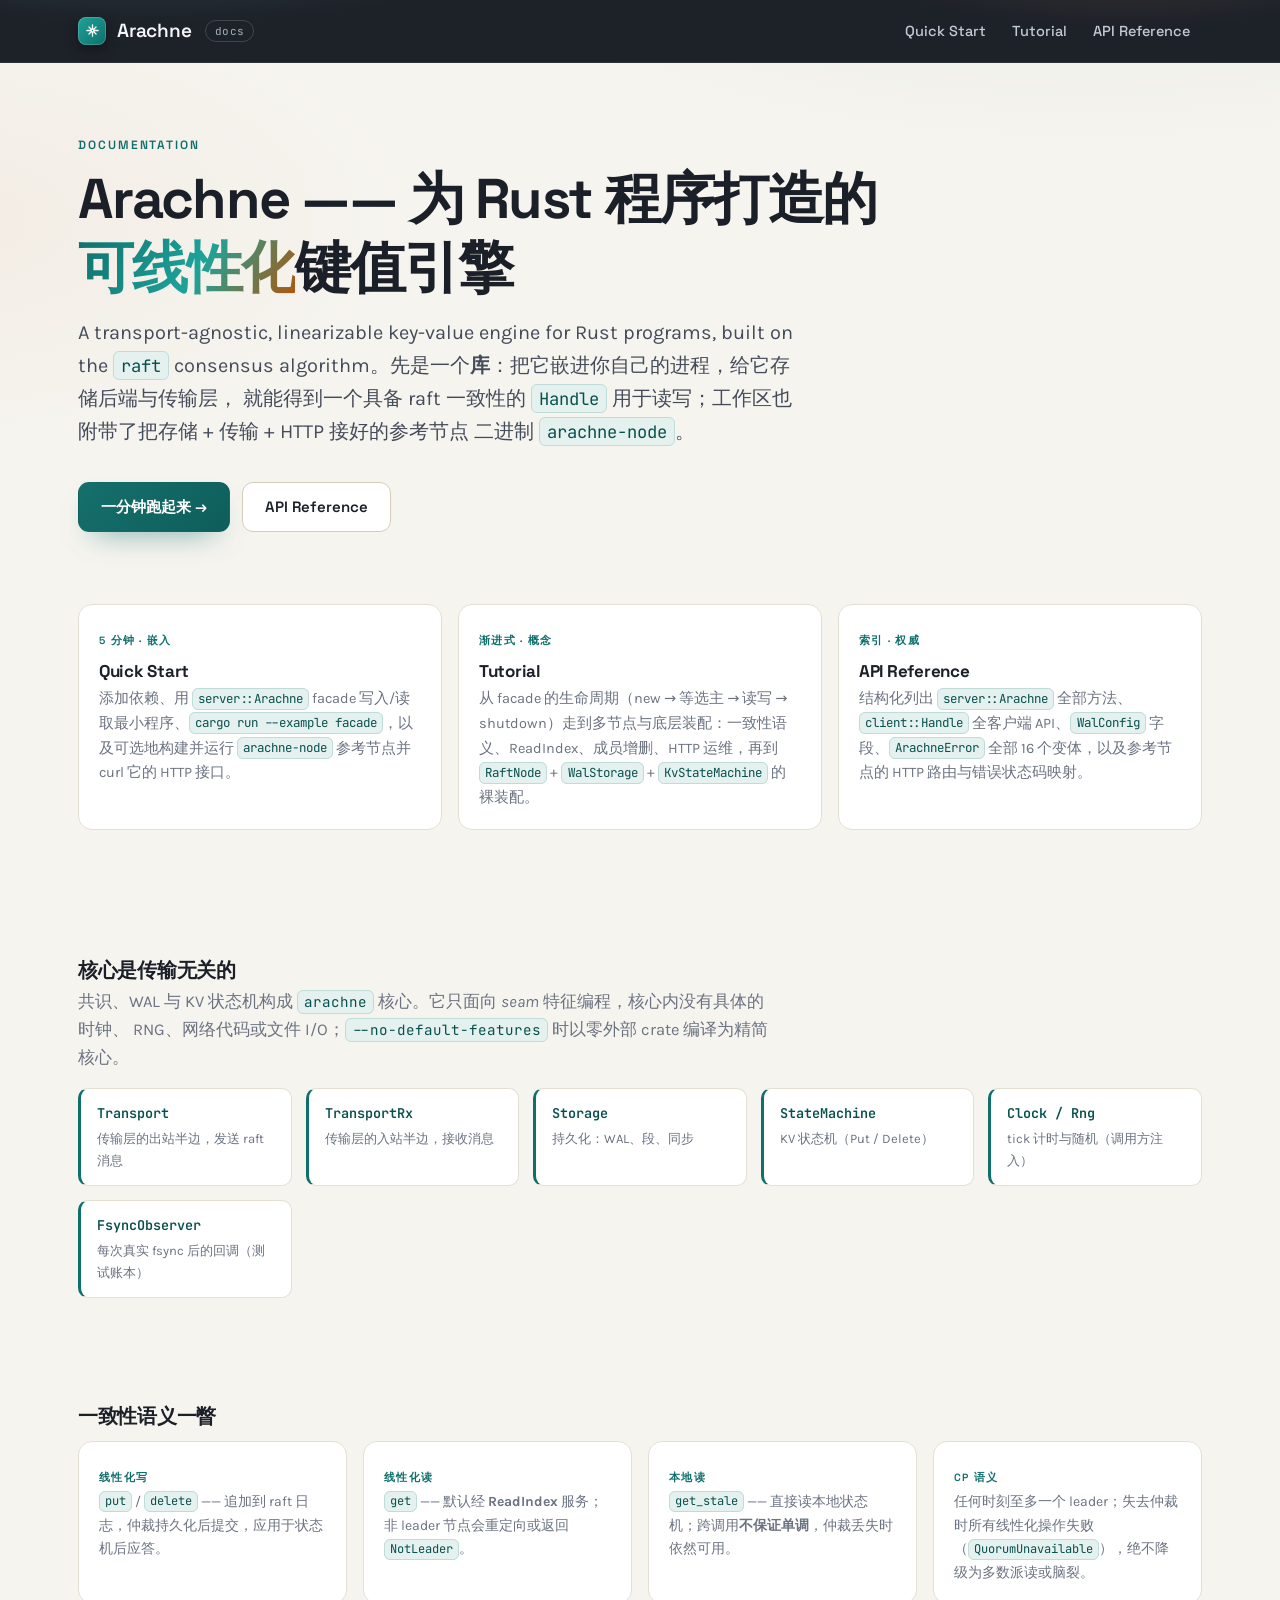
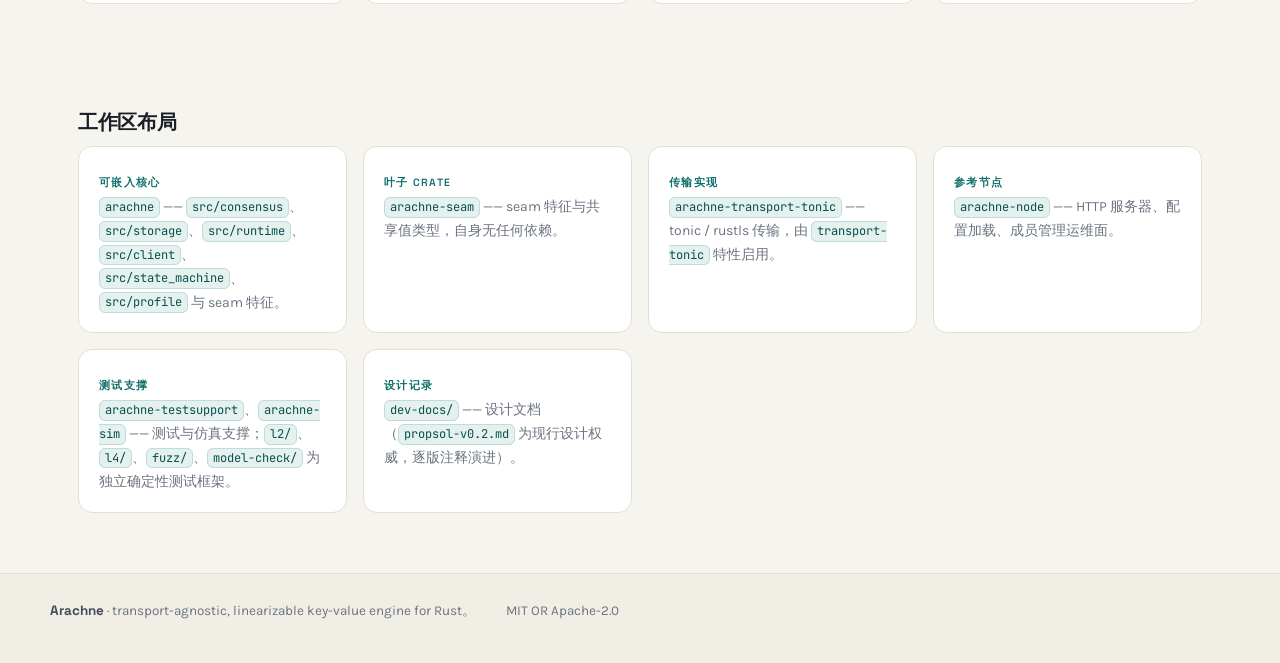
==== docs/index.html @ 25645372 "docs: add HTML docs site (quick start, tutorial, API reference) Modern static docs under docs/ (desi" ====
<!DOCTYPE html>
<html lang="zh-CN">
<head>
<meta charset="utf-8">
<meta name="viewport" content="width=device-width, initial-scale=1">
<meta name="description" content="Arachne — transport-agnostic, linearizable key-value engine for Rust programs. 文档站：Quick Start、Tutorial、API Reference。">
<title>Arachne · 文档</title>
<link rel="preconnect" href="https://fonts.googleapis.com">
<link rel="preconnect" href="https://fonts.gstatic.com" crossorigin>
<link href="https://fonts.googleapis.com/css2?family=Space+Grotesk:wght@400;500;600;700&family=Karla:ital,wght@0,400;0,500;0,600;0,700;1,400&family=JetBrains+Mono:wght@400;500;600&display=swap" rel="stylesheet">
<link rel="stylesheet" href="assets/style.css">
<script src="assets/site.js" defer></script>
<noscript><style>.sidebar{display:none}.code-copy{display:none}</style></noscript>
</head>
<body data-page="index">

<header class="site-header">
  <div class="header-inner">
    <a class="brand" href="index.html">
      <span class="brand-mark" aria-hidden="true">
        <svg viewBox="0 0 24 24" fill="none" stroke-width="1.8" stroke-linecap="round" stroke-linejoin="round">
          <circle cx="12" cy="12" r="2.2"/>
          <path d="M12 9.8V4M12 14.2V20M9.8 12H4M14.2 12H20M7 7l3.7 3.7M17 17l-3.7-3.7M17 7l-3.7 3.7M7 17l3.7-3.7"/>
        </svg>
      </span>
      Arachne <span class="version-tag">docs</span>
    </a>
    <nav class="nav-links" aria-label="主导航">
      <a data-nav="quick-start" href="quick-start.html"><span>Quick&nbsp;Start</span></a>
      <a data-nav="tutorial" href="tutorial.html"><span>Tutorial</span></a>
      <a data-nav="api-reference" href="api-reference.html"><span>API&nbsp;Reference</span></a>
    </nav>
  </div>
</header>

<main class="animate">
  <section class="hero">
    <p class="page-kicker">Documentation</p>
    <h1>Arachne —— 为 Rust 程序打造的<br><span class="accent-word">可线性化</span>键值引擎</h1>
    <p class="lede">
      A transport-agnostic, linearizable key-value engine for Rust programs, built on the
      <code>raft</code> consensus algorithm。先是一个<strong>库</strong>：把它嵌进你自己的进程，给它存储后端与传输层，
      就能得到一个具备 raft 一致性的 <code>Handle</code> 用于读写；工作区也附带了把存储 + 传输 + HTTP 接好的参考节点
      二进制 <code>arachne-node</code>。
    </p>
    <div class="hero-actions">
      <a class="btn btn-primary" href="quick-start.html">一分钟跑起来 →</a>
      <a class="btn btn-ghost" href="api-reference.html">API Reference</a>
    </div>
  </section>

  <section class="trait-strip">
    <div class="card-grid">
      <a class="card card-link" href="quick-start.html">
        <span class="card-tag">5 分钟 · 嵌入</span>
        <h3>Quick Start</h3>
        <p>添加依赖、用 <code>server::Arachne</code> facade 写入/读取最小程序、<code>cargo run --example facade</code>，以及可选地构建并运行 <code>arachne-node</code> 参考节点并 curl 它的 HTTP 接口。</p>
      </a>
      <a class="card card-link" href="tutorial.html">
        <span class="card-tag">渐进式 · 概念</span>
        <h3>Tutorial</h3>
        <p>从 facade 的生命周期（new → 等选主 → 读写 → shutdown）走到多节点与底层装配：一致性语义、ReadIndex、成员增删、HTTP 运维，再到 <code>RaftNode</code> + <code>WalStorage</code> + <code>KvStateMachine</code> 的裸装配。</p>
      </a>
      <a class="card card-link" href="api-reference.html">
        <span class="card-tag">索引 · 权威</span>
        <h3>API Reference</h3>
        <p>结构化列出 <code>server::Arachne</code> 全部方法、<code>client::Handle</code> 全客户端 API、<code>WalConfig</code> 字段、<code>ArachneError</code> 全部 16 个变体，以及参考节点的 HTTP 路由与错误状态码映射。</p>
      </a>
    </div>
  </section>

  <section class="trait-strip">
    <h3 style="font-family:var(--font-display);font-size:20px;margin:0 0 6px;">核心是传输无关的</h3>
    <p style="color:var(--muted);margin:0 0 16px;max-width:70ch;">
      共识、WAL 与 KV 状态机构成 <code>arachne</code> 核心。它只面向 <em>seam</em> 特征编程，核心内没有具体的时钟、
      RNG、网络代码或文件 I/O；<code>--no-default-features</code> 时以零外部 crate 编译为精简核心。
    </p>
    <div class="trait-grid">
      <div class="trait"><div class="trait-name">Transport</div><div class="trait-desc">传输层的出站半边，发送 raft 消息</div></div>
      <div class="trait"><div class="trait-name">TransportRx</div><div class="trait-desc">传输层的入站半边，接收消息</div></div>
      <div class="trait"><div class="trait-name">Storage</div><div class="trait-desc">持久化：WAL、段、同步</div></div>
      <div class="trait"><div class="trait-name">StateMachine</div><div class="trait-desc">KV 状态机（Put / Delete）</div></div>
      <div class="trait"><div class="trait-name">Clock / Rng</div><div class="trait-desc">tick 计时与随机（调用方注入）</div></div>
      <div class="trait"><div class="trait-name">FsyncObserver</div><div class="trait-desc">每次真实 fsync 后的回调（测试账本）</div></div>
    </div>
  </section>

  <section class="trait-strip">
    <h3 style="font-family:var(--font-display);font-size:20px;margin:0 0 6px;">一致性语义一瞥</h3>
    <div class="fact-grid">
      <div class="card">
        <span class="card-tag">线性化写</span>
        <p><code>put</code> / <code>delete</code> —— 追加到 raft 日志，仲裁持久化后提交，应用于状态机后应答。</p>
      </div>
      <div class="card">
        <span class="card-tag">线性化读</span>
        <p><code>get</code> —— 默认经 <strong>ReadIndex</strong> 服务；非 leader 节点会重定向或返回 <code>NotLeader</code>。</p>
      </div>
      <div class="card">
        <span class="card-tag">本地读</span>
        <p><code>get_stale</code> —— 直接读本地状态机；跨调用<strong>不保证单调</strong>，仲裁丢失时依然可用。</p>
      </div>
      <div class="card">
        <span class="card-tag">CP 语义</span>
        <p>任何时刻至多一个 leader；失去仲裁时所有线性化操作失败（<code>QuorumUnavailable</code>），绝不降级为多数派读或脑裂。</p>
      </div>
    </div>
  </section>

  <section class="trait-strip">
    <h3 style="font-family:var(--font-display);font-size:20px;margin:0 0 6px;">工作区布局</h3>
    <div class="fact-grid">
      <div class="card">
        <span class="card-tag">可嵌入核心</span>
        <p><code>arachne</code> —— <code>src/consensus</code>、<code>src/storage</code>、<code>src/runtime</code>、<code>src/client</code>、<code>src/state_machine</code>、<code>src/profile</code> 与 seam 特征。</p>
      </div>
      <div class="card">
        <span class="card-tag">叶子 crate</span>
        <p><code>arachne-seam</code> —— seam 特征与共享值类型，自身无任何依赖。</p>
      </div>
      <div class="card">
        <span class="card-tag">传输实现</span>
        <p><code>arachne-transport-tonic</code> —— tonic / rustls 传输，由 <code>transport-tonic</code> 特性启用。</p>
      </div>
      <div class="card">
        <span class="card-tag">参考节点</span>
        <p><code>arachne-node</code> —— HTTP 服务器、配置加载、成员管理运维面。</p>
      </div>
      <div class="card">
        <span class="card-tag">测试支撑</span>
        <p><code>arachne-testsupport</code>、<code>arachne-sim</code> —— 测试与仿真支撑；<code>l2/</code>、<code>l4/</code>、<code>fuzz/</code>、<code>model-check/</code> 为独立确定性测试框架。</p>
      </div>
      <div class="card">
        <span class="card-tag">设计记录</span>
        <p><code>dev-docs/</code> —— 设计文档（<code>propsol-v0.2.md</code> 为现行设计权威，逐版注释演进）。</p>
      </div>
    </div>
  </section>
</main>

<footer class="site-footer">
  <div class="footer-inner">
    <span><strong>Arachne</strong> · transport-agnostic, linearizable key-value engine for Rust。</span>
    <span>MIT OR Apache-2.0</span>
  </div>
</footer>

</body>
</html>
---- docs/assets/style.css ----
/* ============================================================================
   Arachne — documentation site styles
   Shared by: index.html, quick-start.html, tutorial.html, api-reference.html
   Palette: warm paper + deep ink + teal accent + amber highlight
   Fonts:   Space Grotesk (display) / Karla (body) / JetBrains Mono (code)
            loaded from Google Fonts; fall back to system stacks offline.
   ========================================================================== */

:root {
  /* color */
  --paper:        #f6f4ef;
  --paper-deep:   #eeebe2;
  --surface:      #ffffff;
  --surface-soft: #fbfaf7;
  --ink:          #1b1f27;
  --ink-soft:     #454c59;
  --muted:        #6b7280;
  --faint:        #9aa1ac;
  --line:         #e4dfd3;
  --line-strong:  #d3ccbb;

  --accent:       #0f6f6b;   /* deep teal — dominant */
  --accent-ink:   #08504d;
  --accent-soft:  #e4f1ef;
  --accent-line:  #bfdcd9;

  --amber:        #b45309;   /* sharp secondary accent */
  --amber-soft:   #faf0e0;

  --danger:       #b3261e;
  --danger-soft:  #fbeae8;

  /* code (dark slate) */
  --code-bg:      #141820;
  --code-bg-2:    #191e29;
  --code-ink:     #e8ecf4;
  --code-muted:   #8b93a7;
  --code-line:    #262c3a;

  /* type */
  --font-display: "Space Grotesk", "Avenir Next", "Segoe UI", system-ui, sans-serif;
  --font-body:    "Karla", "Avenir Next", "Helvetica Neue", system-ui, sans-serif;
  --font-mono:    "JetBrains Mono", "SFMono-Regular", Menlo, Consolas, monospace;

  /* layout */
  --nav-w:        240px;
  --content-w:    820px;
  --radius:       14px;
  --radius-sm:    9px;

  /* code highlight tokens */
  --tok-comment:  #667085;
  --tok-keyword:  #7dd3c7;
  --tok-string:   #f5c884;
  --tok-number:   #93c5fd;
  --tok-type:     #8ee5e0;
  --tok-func:     #b8a9ff;
  --tok-attr:     #7dd3fc;
  --tok-punct:    #9aa4b6;
  --tok-module:   #f0b3a0;
}

/* ----------------------------------------------------------------------------
   Reset & base
   ------------------------------------------------------------------------- */
*, *::before, *::after { box-sizing: border-box; }

html {
  scroll-behavior: smooth;
  scroll-padding-top: 92px;
}

body {
  margin: 0;
  font-family: var(--font-body);
  font-size: 16.5px;
  line-height: 1.7;
  color: var(--ink);
  background:
    radial-gradient(1200px 480px at 85% -120px, rgba(15, 111, 107, 0.06), transparent 60%),
    radial-gradient(900px 420px at -80px 220px, rgba(180, 83, 9, 0.05), transparent 55%),
    var(--paper);
  -webkit-font-smoothing: antialiased;
  text-rendering: optimizeLegibility;
}

::selection { background: rgba(15, 111, 107, 0.18); }

a { color: var(--accent); text-decoration: none; }
a:hover { text-decoration: underline; text-underline-offset: 3px; }

img, svg { max-width: 100%; display: inline-block; }
h1, h2, h3, h4 { font-family: var(--font-display); line-height: 1.22; letter-spacing: -0.015em; }

code, kbd, pre, samp {
  font-family: var(--font-mono);
  font-size: 0.9em;
}

/* inline code */
:not(pre) > code {
  background: var(--accent-soft);
  border: 1px solid var(--accent-line);
  color: var(--accent-ink);
  padding: 0.12em 0.42em;
  border-radius: 6px;
  font-size: 0.86em;
  white-space: normal;
  overflow-wrap: anywhere;
}

mark { background: var(--amber-soft); color: var(--amber); padding: 0 0.2em; border-radius: 3px; }

/* ----------------------------------------------------------------------------
   Header / masthead
   ------------------------------------------------------------------------- */
.site-header {
  position: sticky;
  top: 0;
  z-index: 60;
  background: rgba(20, 24, 32, 0.96);
  backdrop-filter: blur(10px);
  color: #eef1f6;
  border-bottom: 1px solid rgba(255, 255, 255, 0.08);
}

.site-header::after {
  content: "";
  position: absolute;
  inset: 0;
  pointer-events: none;
  background:
    radial-gradient(520px 120px at 12% -60px, rgba(125, 211, 207, 0.16), transparent 70%),
    radial-gradient(420px 110px at 88% -50px, rgba(245, 200, 132, 0.12), transparent 70%);
}

.header-inner {
  max-width: 1180px;
  margin: 0 auto;
  padding: 0 28px;
  height: 62px;
  display: flex;
  align-items: center;
  gap: 18px;
  position: relative;
  z-index: 1;
}

.brand {
  display: flex;
  align-items: center;
  gap: 11px;
  font-family: var(--font-display);
  font-weight: 600;
  font-size: 19px;
  color: #f5f6f9;
  letter-spacing: -0.01em;
  white-space: nowrap;
}

.brand:hover { text-decoration: none; }

.brand-mark {
  width: 28px;
  height: 28px;
  border-radius: 8px;
  display: grid;
  place-items: center;
  background: linear-gradient(135deg, #1da39a 0%, #0f6f6b 100%);
  box-shadow: inset 0 0 0 1px rgba(255,255,255,0.18), 0 4px 12px rgba(0,0,0,0.35);
}

.brand-mark svg { width: 17px; height: 17px; stroke: #fff; }

.brand .version-tag {
  font-family: var(--font-mono);
  font-size: 11px;
  font-weight: 400;
  color: #9fb0b8;
  border: 1px solid rgba(255,255,255,0.16);
  border-radius: 20px;
  padding: 1px 9px;
  margin-left: 2px;
  letter-spacing: 0.04em;
}

.nav-links {
  margin-left: auto;
  display: flex;
  align-items: center;
  gap: 2px;
}

.nav-links a {
  color: #c3cad6;
  font-family: var(--font-display);
  font-size: 14.5px;
  font-weight: 500;
  padding: 8px 12px;
  border-radius: 8px;
  transition: background 0.16s ease, color 0.16s ease;
}

.nav-links a:hover { background: rgba(255,255,255,0.08); color: #fff; text-decoration: none; }

.nav-links a.active {
  color: #fff;
  background: rgba(125, 211, 207, 0.14);
  box-shadow: inset 0 0 0 1px rgba(125, 211, 207, 0.25);
}

/* ----------------------------------------------------------------------------
   Layout shell
   ------------------------------------------------------------------------- */
.doc-wrap {
  max-width: 1180px;
  margin: 0 auto;
  padding: 34px 28px 80px;
  display: grid;
  grid-template-columns: var(--nav-w) minmax(0, 1fr);
  gap: 46px;
}

@media (max-width: 920px) {
  .doc-wrap { grid-template-columns: 1fr; gap: 24px; padding: 24px 18px 70px; }
  .header-inner { padding: 0 18px; }
  .nav-links a span { display: none; }
}

/* ---- sidebar ------------------------------------------------------------- */
.sidebar {
  position: sticky;
  top: 92px;
  align-self: start;
  max-height: calc(100vh - 116px);
  overflow-y: auto;
  padding-right: 6px;
}

.sidebar-title {
  font-family: var(--font-display);
  font-size: 11.5px;
  font-weight: 600;
  letter-spacing: 0.14em;
  text-transform: uppercase;
  color: var(--muted);
  margin: 0 0 10px 14px;
}

.sidebar ul.toc-list {
  list-style: none;
  margin: 0 0 26px;
  padding: 0;
  border-left: 1px solid var(--line-strong);
}

.sidebar ul.toc-list li { margin: 0; }

.sidebar .toc-link {
  display: block;
  padding: 5px 14px;
  font-size: 14px;
  line-height: 1.45;
  color: var(--ink-soft);
  border-left: 2px solid transparent;
  margin-left: -1px;
  transition: color 0.14s ease, border-color 0.14s ease;
}

.sidebar .toc-link:hover { color: var(--accent); text-decoration: none; }
.sidebar .toc-link.is-h2 { font-weight: 600; color: var(--ink); }
.sidebar .toc-link.is-h3 { padding-left: 28px; font-size: 13.5px; color: var(--muted); }
.sidebar .toc-link.active { color: var(--accent); border-left-color: var(--accent); }

@media (max-width: 920px) {
  .sidebar { display: none; }
  .sidebar.mobile-open { display: block; position: static; max-height: none; }
}

.mobile-toc-toggle {
  display: none;
  width: 100%;
  margin-bottom: 4px;
  text-align: left;
  font-family: var(--font-display);
  font-size: 13.5px;
  font-weight: 600;
  color: var(--accent-ink);
  background: var(--accent-soft);
  border: 1px solid var(--accent-line);
  border-radius: 10px;
  padding: 10px 14px;
  cursor: pointer;
}

@media (max-width: 920px) {
  .mobile-toc-toggle { display: block; }
}

/* ---- content -------------------------------------------------------------- */
.content { min-width: 0; }

.page-kicker {
  font-family: var(--font-display);
  font-size: 12px;
  font-weight: 600;
  letter-spacing: 0.16em;
  text-transform: uppercase;
  color: var(--accent);
  margin: 0 0 8px;
}

article h1 {
  font-size: clamp(30px, 4.4vw, 42px);
  font-weight: 650;
  margin: 4px 0 10px;
  color: var(--ink);
  letter-spacing: -0.025em;
}

.lede {
  font-size: 19px;
  line-height: 1.65;
  color: var(--ink-soft);
  max-width: 66ch;
  margin: 0 0 34px;
}

article h2 {
  font-size: 25px;
  font-weight: 640;
  margin: 58px 0 4px;
  padding-top: 18px;
  border-top: 1px solid var(--line);
  scroll-margin-top: 96px;
}

article h2 .hash { color: var(--faint); font-weight: 500; margin-right: 2px; }
article h2:hover .hash { color: var(--accent); }

article h3 {
  font-size: 19px;
  font-weight: 620;
  margin: 34px 0 4px;
  scroll-margin-top: 96px;
}

article h4 {
  font-size: 15.5px;
  font-weight: 600;
  margin: 26px 0 6px;
  color: var(--ink-soft);
}

article p { margin: 12px 0; }
article ul, article ol { margin: 12px 0; padding-left: 24px; }
article li { margin: 6px 0; }
article li::marker { color: var(--accent); }

/* callouts */
.callout {
  border: 1px solid var(--accent-line);
  background: var(--accent-soft);
  border-radius: var(--radius-sm);
  padding: 14px 18px 14px 16px;
  margin: 22px 0;
  display: flex;
  gap: 12px;
  align-items: flex-start;
}

.callout .callout-ico {
  font-family: var(--font-display);
  font-weight: 700;
  color: var(--accent);
  line-height: 1.3;
  flex: 0 0 auto;
  margin-top: 1px;
}

.callout p { margin: 2px 0; font-size: 15px; color: var(--accent-ink); }
.callout code { background: #fff; border-color: var(--accent-line); color: var(--accent-ink); }

.callout.warn {
  border-color: #ead9b8;
  background: var(--amber-soft);
}
.callout.warn p { color: #7a4410; }
.callout.warn .callout-ico { color: var(--amber); }
.callout.warn code { background: #fff; border-color: #ead9b8; color: #7a4410; }

.callout.danger {
  border-color: #ecc9c6;
  background: var(--danger-soft);
}
.callout.danger p { color: #8a2119; }
.callout.danger .callout-ico { color: var(--danger); }

/* ----------------------------------------------------------------------------
   Cards & grids
   ------------------------------------------------------------------------- */
.card-grid {
  display: grid;
  grid-template-columns: repeat(auto-fit, minmax(228px, 1fr));
  gap: 16px;
  margin: 22px 0;
}

.card {
  background: var(--surface);
  border: 1px solid var(--line);
  border-radius: var(--radius);
  padding: 20px 20px 18px;
  transition: border-color 0.16s ease, transform 0.16s ease, box-shadow 0.16s ease;
}

a.card-link { color: inherit; }
a.card-link:hover { text-decoration: none; }

.card:hover {
  border-color: var(--accent-line);
  transform: translateY(-2px);
  box-shadow: 0 10px 26px -14px rgba(27, 31, 39, 0.28);
}

.card h3 { margin: 8px 0 6px; font-size: 17px; }
.card h3 a { color: var(--ink); }
.card h3 a:hover { color: var(--accent); text-decoration: none; }
.card p { margin: 0; font-size: 14.5px; color: var(--muted); }

.card .card-tag {
  font-family: var(--font-display);
  font-size: 10.5px;
  font-weight: 600;
  letter-spacing: 0.12em;
  text-transform: uppercase;
  color: var(--accent);
}

/* ----------------------------------------------------------------------------
   Code blocks
   ------------------------------------------------------------------------- */
.code-block {
  position: relative;
  background: var(--code-bg);
  border: 1px solid var(--code-line);
  border-radius: var(--radius);
  margin: 22px 0;
  overflow: hidden;
  box-shadow: 0 14px 34px -22px rgba(20, 24, 32, 0.65);
}

.code-block .code-head {
  display: flex;
  align-items: center;
  justify-content: space-between;
  padding: 7px 14px 7px 16px;
  background: var(--code-bg-2);
  border-bottom: 1px solid var(--code-line);
  font-family: var(--font-mono);
  font-size: 11.5px;
  color: var(--code-muted);
  letter-spacing: 0.03em;
}

.code-block .code-lang {
  display: inline-flex;
  align-items: center;
  gap: 8px;
}

.code-block .code-lang::before {
  content: "";
  width: 7px;
  height: 7px;
  border-radius: 50%;
  background: var(--accent);
  box-shadow: 0 0 0 3px rgba(125, 211, 207, 0.14);
}

.code-block pre {
  margin: 0;
  padding: 18px 20px;
  overflow-x: auto;
  font-size: 13.6px;
  line-height: 1.68;
  color: var(--code-ink);
  tab-size: 4;
}

.code-copy {
  appearance: none;
  border: 1px solid var(--code-line);
  background: transparent;
  color: var(--code-muted);
  font-family: var(--font-mono);
  font-size: 11px;
  padding: 3px 10px;
  border-radius: 6px;
  cursor: pointer;
  transition: color 0.14s ease, border-color 0.14s ease, background 0.14s ease;
}

.code-copy:hover { color: #fff; border-color: rgba(255,255,255,0.28); background: rgba(255,255,255,0.06); }
.code-copy.copied { color: #7dd3c7; border-color: #7dd3c7; }

.code-block pre code { font-size: inherit; }

/* token colors */
.tk-comment { color: var(--tok-comment); font-style: italic; }
.tk-keyword { color: var(--tok-keyword); }
.tk-string  { color: var(--tok-string); }
.tk-number  { color: var(--tok-number); }
.tk-punct   { color: var(--tok-punct); }
.tk-attr    { color: var(--tok-attr); }    /* lifetimes / attributes */
.tk-func    { color: var(--tok-func); }
.tk-type    { color: var(--tok-type); }
.tk-builtin { color: var(--tok-module); }
.tk-cmd     { color: #7dd3c7; font-weight: 600; }   /* console $ prompt */
.tk-key     { color: #f5c884; }                     /* toml keys */

/* ----------------------------------------------------------------------------
   Tables
   ------------------------------------------------------------------------- */
.table-wrap { overflow-x: auto; margin: 20px 0; }

table.doc-table {
  width: 100%;
  border-collapse: collapse;
  font-size: 14.5px;
  background: var(--surface);
  border: 1px solid var(--line);
  border-radius: var(--radius);
  overflow: hidden;
}

.doc-table th {
  font-family: var(--font-display);
  font-size: 11.5px;
  font-weight: 650;
  letter-spacing: 0.1em;
  text-transform: uppercase;
  text-align: left;
  color: var(--accent-ink);
  background: var(--accent-soft);
  border-bottom: 1px solid var(--accent-line);
  padding: 11px 16px;
  white-space: nowrap;
}

.doc-table td {
  padding: 11px 16px;
  border-top: 1px solid var(--line);
  vertical-align: top;
  color: var(--ink-soft);
}

.doc-table tr:first-child td { border-top: none; }
.doc-table tbody tr:nth-child(even) { background: var(--surface-soft); }
.doc-table code { white-space: nowrap; }

.doc-table td .nowrap { white-space: nowrap; }

/* badge */
.badge {
  display: inline-flex;
  align-items: center;
  gap: 5px;
  font-family: var(--font-display);
  font-size: 10.5px;
  font-weight: 650;
  letter-spacing: 0.08em;
  text-transform: uppercase;
  border-radius: 20px;
  padding: 2px 9px;
  border: 1px solid;
  white-space: nowrap;
}

.badge-teal  { color: var(--accent-ink); background: var(--accent-soft); border-color: var(--accent-line); }
.badge-amber { color: #7a4410; background: var(--amber-soft); border-color: #ead9b8; }
.badge-red   { color: #8a2119; background: var(--danger-soft); border-color: #ecc9c6; }
.badge-mono  { font-family: var(--font-mono); text-transform: none; letter-spacing: 0; font-size: 11px; }

/* ----------------------------------------------------------------------------
   API reference blocks
   ------------------------------------------------------------------------- */
.api-method {
  border: 1px solid var(--line);
  border-radius: var(--radius);
  background: var(--surface);
  margin: 16px 0;
  overflow: hidden;
}

.api-method .sig {
  display: flex;
  align-items: flex-start;
  justify-content: space-between;
  gap: 14px;
  padding: 14px 18px;
  background: var(--surface-soft);
  border-bottom: 1px solid var(--line);
}

.api-method .sig code {
  font-family: var(--font-mono);
  font-size: 13.8px;
  color: var(--accent-ink);
  background: none;
  border: none;
  padding: 0;
  white-space: normal;
  word-break: break-word;
}

.api-method .badges { display: flex; gap: 6px; flex: 0 0 auto; flex-wrap: wrap; justify-content: flex-end; }

.api-method .desc { padding: 12px 18px 15px; }
.api-method .desc p { margin: 4px 0; font-size: 14.5px; color: var(--ink-soft); }

/* ----------------------------------------------------------------------------
   Pagination / footer
   ------------------------------------------------------------------------- */
.page-nav {
  display: grid;
  grid-template-columns: 1fr 1fr;
  gap: 14px;
  margin-top: 60px;
  padding-top: 26px;
  border-top: 1px solid var(--line);
}

.page-nav a {
  display: block;
  padding: 16px 18px;
  border: 1px solid var(--line);
  border-radius: var(--radius);
  background: var(--surface);
  transition: border-color 0.16s ease, transform 0.16s ease;
}

.page-nav a:hover { text-decoration: none; border-color: var(--accent-line); transform: translateY(-1px); }

.page-nav a.next { text-align: right; }
.page-nav .pn-label {
  font-family: var(--font-display);
  font-size: 11px;
  font-weight: 650;
  letter-spacing: 0.12em;
  text-transform: uppercase;
  color: var(--muted);
  display: block;
  margin-bottom: 3px;
}
.page-nav .pn-title { font-family: var(--font-display); font-weight: 600; font-size: 16px; color: var(--ink); }

.site-footer {
  border-top: 1px solid var(--line);
  background: rgba(238, 235, 226, 0.6);
  padding: 26px 28px 40px;
}

.footer-inner {
  max-width: 1180px;
  margin: 0 auto;
  display: flex;
  flex-wrap: wrap;
  gap: 14px 30px;
  align-items: baseline;
  color: var(--muted);
  font-size: 13.5px;
}

.footer-inner strong { font-family: var(--font-display); color: var(--ink-soft); }
.footer-inner a { color: var(--accent); }

/* ----------------------------------------------------------------------------
   Index / hero page
   ------------------------------------------------------------------------- */
.hero {
  max-width: 1180px;
  margin: 0 auto;
  padding: 72px 28px 26px;
}

.hero h1 {
  font-size: clamp(34px, 5.4vw, 56px);
  font-weight: 680;
  letter-spacing: -0.03em;
  margin: 10px 0 14px;
}

.hero h1 .accent-word {
  background: linear-gradient(120deg, #0f6f6b, #1da39a 55%, #b45309);
  -webkit-background-clip: text;
  background-clip: text;
  color: transparent;
}

.hero .lede { font-size: 20px; max-width: 60ch; margin-bottom: 34px; }

.hero-actions { display: flex; gap: 12px; flex-wrap: wrap; }

.btn {
  display: inline-flex;
  align-items: center;
  gap: 9px;
  font-family: var(--font-display);
  font-weight: 600;
  font-size: 15px;
  padding: 11px 22px;
  border-radius: 11px;
  border: 1px solid transparent;
  cursor: pointer;
  transition: transform 0.15s ease, box-shadow 0.15s ease, background 0.15s ease;
}

.btn:hover { transform: translateY(-1px); text-decoration: none; }

.btn-primary {
  background: linear-gradient(135deg, #156f6b, #0e5e5b);
  color: #fff;
  box-shadow: 0 14px 30px -16px rgba(15, 111, 107, 0.7);
}
.btn-primary:hover { box-shadow: 0 18px 34px -14px rgba(15, 111, 107, 0.85); }

.btn-ghost {
  background: var(--surface);
  color: var(--ink);
  border-color: var(--line-strong);
}
.btn-ghost:hover { border-color: var(--accent-line); color: var(--accent-ink); }

.trait-strip {
  max-width: 1180px;
  margin: 46px auto 0;
  padding: 0 28px 60px;
}

.trait-strip .trait-grid {
  display: grid;
  grid-template-columns: repeat(auto-fit, minmax(200px, 1fr));
  gap: 14px;
}

.trait {
  border: 1px solid var(--line);
  border-left: 3px solid var(--accent);
  border-radius: 10px;
  padding: 13px 16px;
  background: var(--surface);
}

.trait .trait-name { font-family: var(--font-mono); font-size: 13.5px; font-weight: 600; color: var(--accent-ink); }
.trait .trait-desc { font-size: 13px; color: var(--muted); margin-top: 3px; }

/* fact cards on index */
.fact-grid {
  display: grid;
  grid-template-columns: repeat(auto-fit, minmax(250px, 1fr));
  gap: 16px;
  margin: 12px 0 0;
}

.fact-grid .card p { font-size: 14px; }

/* ----------------------------------------------------------------------------
   Motion (restrained)
   ------------------------------------------------------------------------- */
@keyframes fadeUp {
  from { opacity: 0; transform: translateY(10px); }
  to   { opacity: 1; transform: translateY(0); }
}

main.animate > * { animation: fadeUp 0.5s ease both; }
main.animate > *:nth-child(2) { animation-delay: 0.05s; }
main.animate > *:nth-child(3) { animation-delay: 0.1s; }
main.animate > *:nth-child(4) { animation-delay: 0.15s; }

@media (prefers-reduced-motion: reduce) {
  * { animation: none !important; transition: none !important; }
  html { scroll-behavior: auto; }
}

/* ----------------------------------------------------------------------------
   Print
   ------------------------------------------------------------------------- */
@media print {
  .site-header, .sidebar, .mobile-toc-toggle, .site-footer, .code-copy, .page-nav { display: none !important; }
  .doc-wrap { display: block; padding: 0; }
  body { background: #fff; }
  article h2 { border-top: none; }
  a { color: var(--ink); }
}
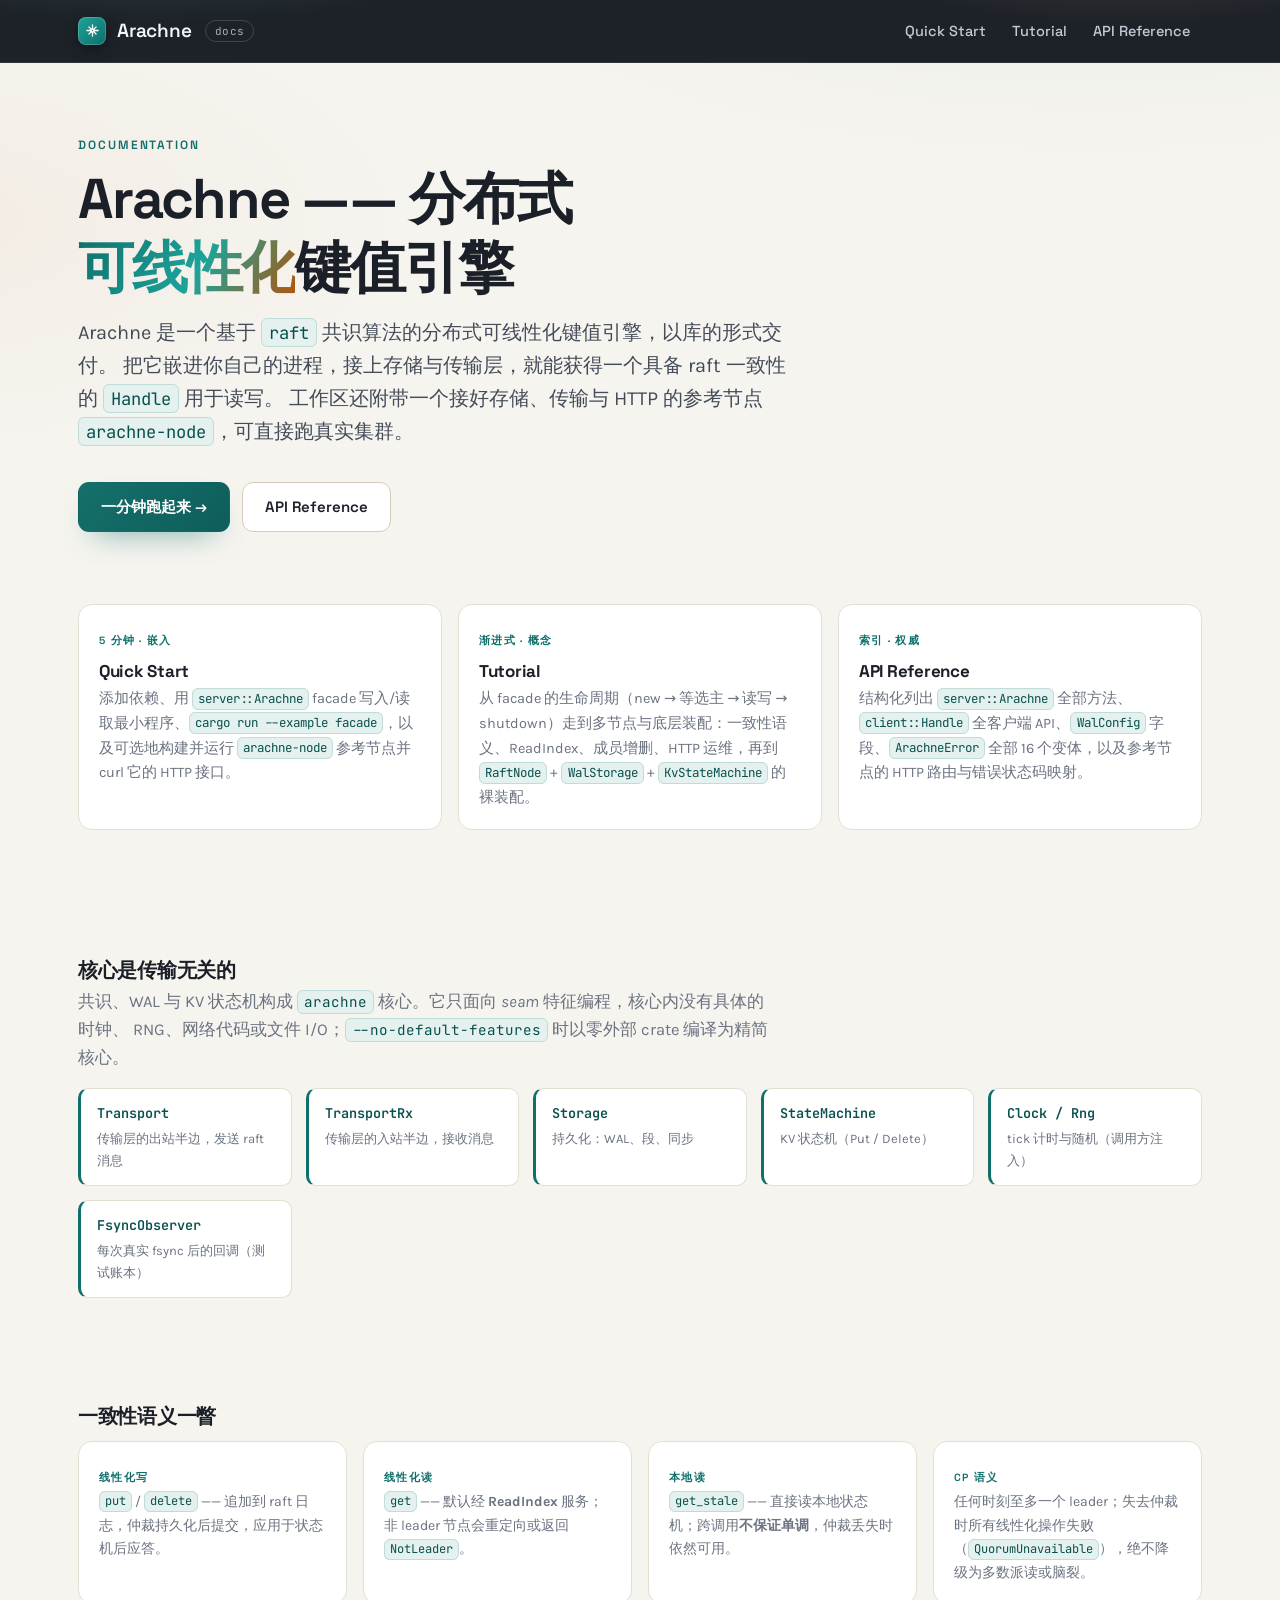
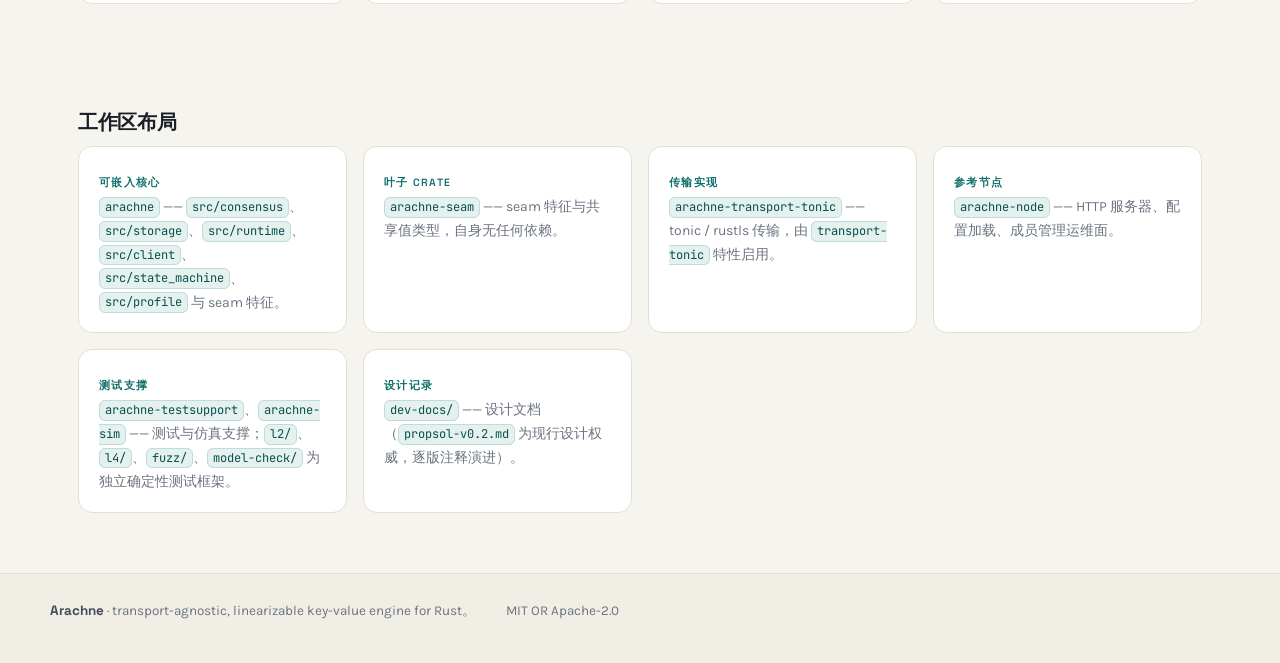
==== commit c1d0853a: "docs: de-AI the docs site copy; emphasize 分布式 in the hero - index hero: '为 Rust 程序打造的<可线性化>键值引擎' -> " ====
--- a/docs/index.html
+++ b/docs/index.html
@@ -36,12 +36,11 @@
 <main class="animate">
   <section class="hero">
     <p class="page-kicker">Documentation</p>
-    <h1>Arachne —— 为 Rust 程序打造的<br><span class="accent-word">可线性化</span>键值引擎</h1>
+    <h1>Arachne —— 分布式<br><span class="accent-word">可线性化</span>键值引擎</h1>
     <p class="lede">
-      A transport-agnostic, linearizable key-value engine for Rust programs, built on the
-      <code>raft</code> consensus algorithm。先是一个<strong>库</strong>：把它嵌进你自己的进程，给它存储后端与传输层，
-      就能得到一个具备 raft 一致性的 <code>Handle</code> 用于读写；工作区也附带了把存储 + 传输 + HTTP 接好的参考节点
-      二进制 <code>arachne-node</code>。
+      Arachne 是一个基于 <code>raft</code> 共识算法的分布式可线性化键值引擎，以库的形式交付。
+      把它嵌进你自己的进程，接上存储与传输层，就能获得一个具备 raft 一致性的 <code>Handle</code> 用于读写。
+      工作区还附带一个接好存储、传输与 HTTP 的参考节点 <code>arachne-node</code>，可直接跑真实集群。
     </p>
     <div class="hero-actions">
       <a class="btn btn-primary" href="quick-start.html">一分钟跑起来 →</a>
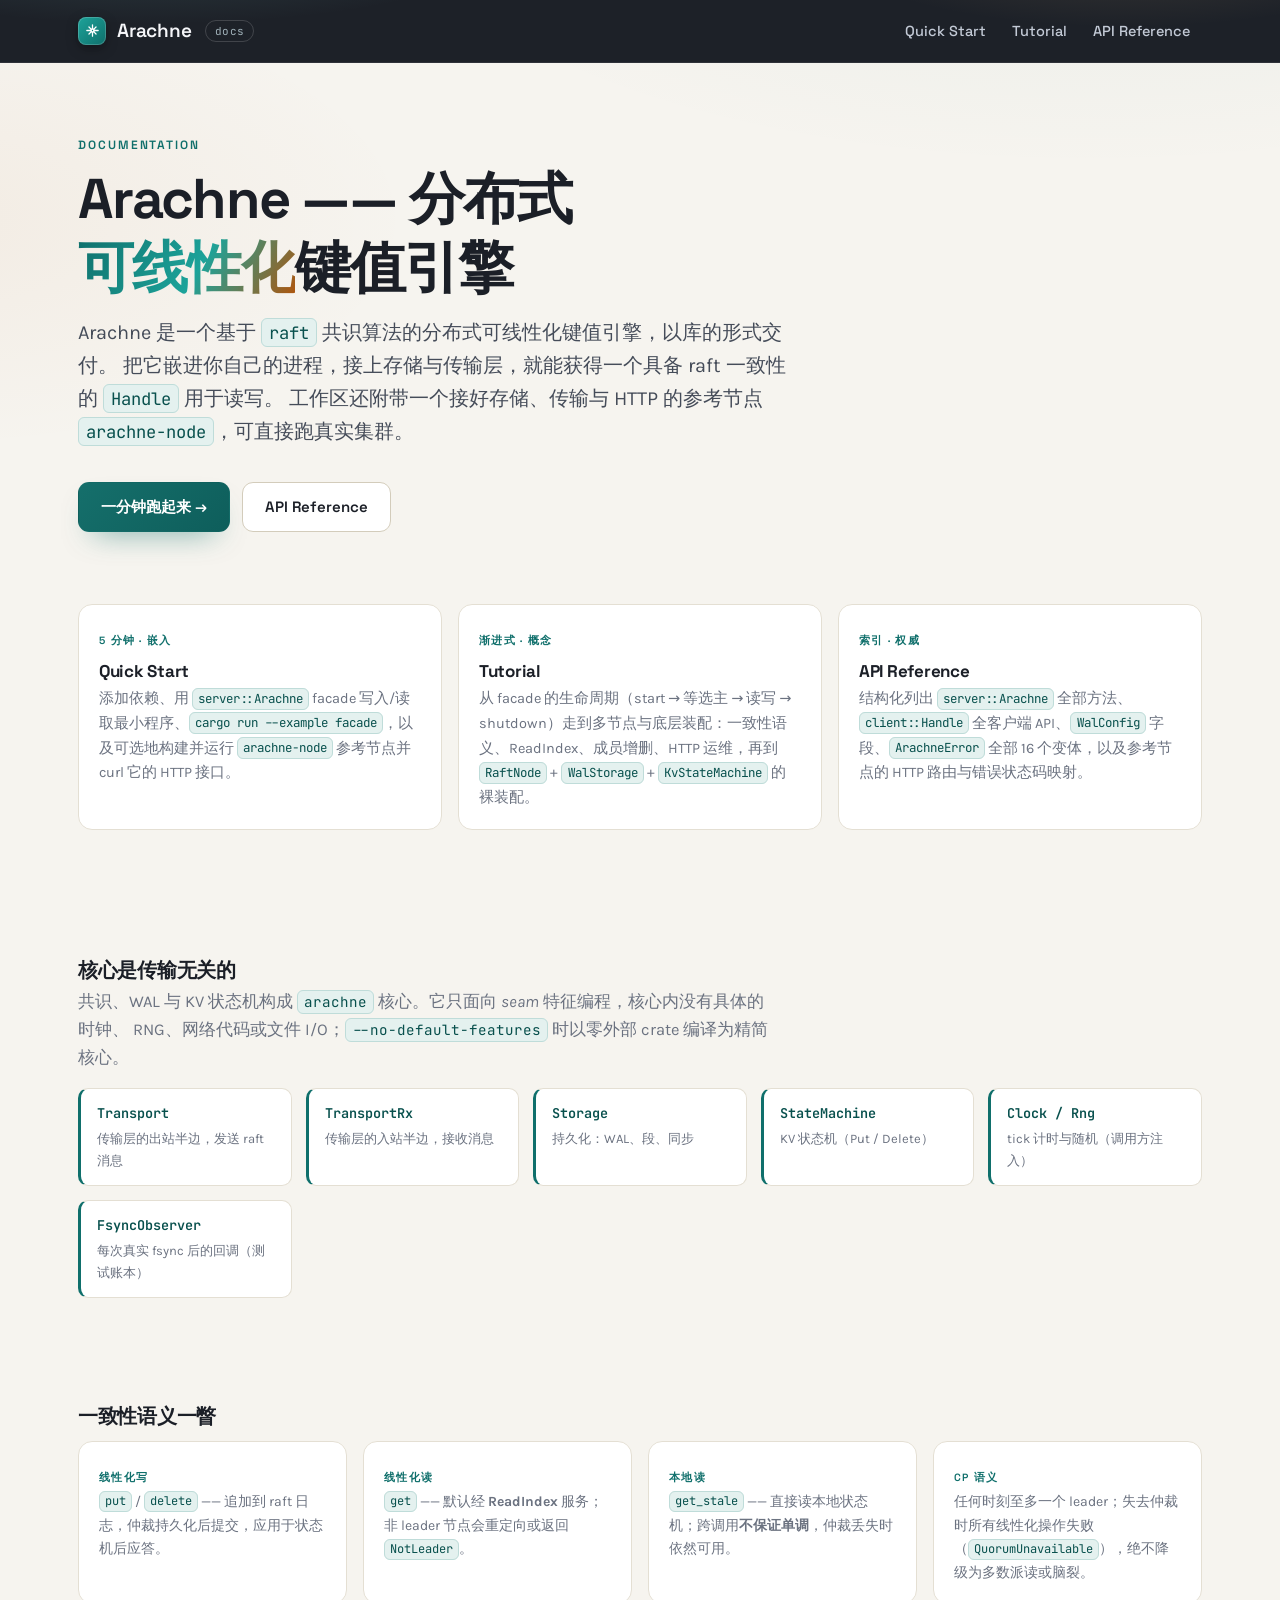
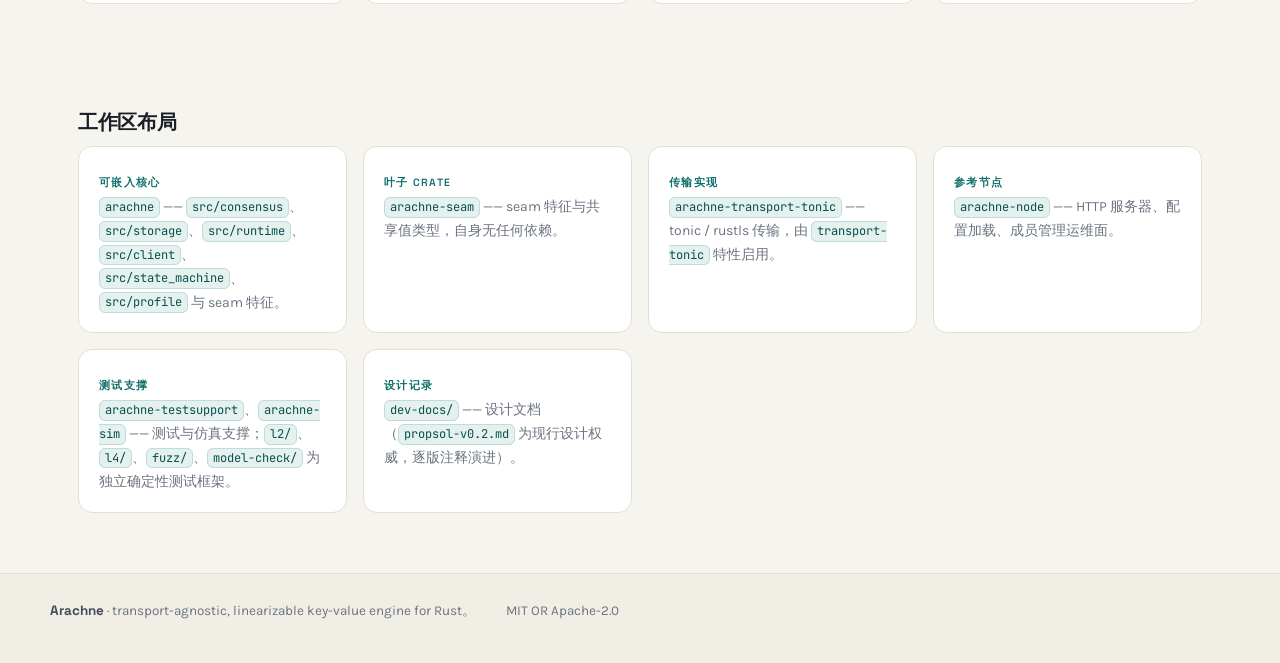
==== commit b092f995: "docs: align docs & examples with implementation after deep audit - new->start: facade constructor is" ====
--- a/docs/index.html
+++ b/docs/index.html
@@ -58,7 +58,7 @@
       <a class="card card-link" href="tutorial.html">
         <span class="card-tag">渐进式 · 概念</span>
         <h3>Tutorial</h3>
-        <p>从 facade 的生命周期（new → 等选主 → 读写 → shutdown）走到多节点与底层装配：一致性语义、ReadIndex、成员增删、HTTP 运维，再到 <code>RaftNode</code> + <code>WalStorage</code> + <code>KvStateMachine</code> 的裸装配。</p>
+        <p>从 facade 的生命周期（start → 等选主 → 读写 → shutdown）走到多节点与底层装配：一致性语义、ReadIndex、成员增删、HTTP 运维，再到 <code>RaftNode</code> + <code>WalStorage</code> + <code>KvStateMachine</code> 的裸装配。</p>
       </a>
       <a class="card card-link" href="api-reference.html">
         <span class="card-tag">索引 · 权威</span>
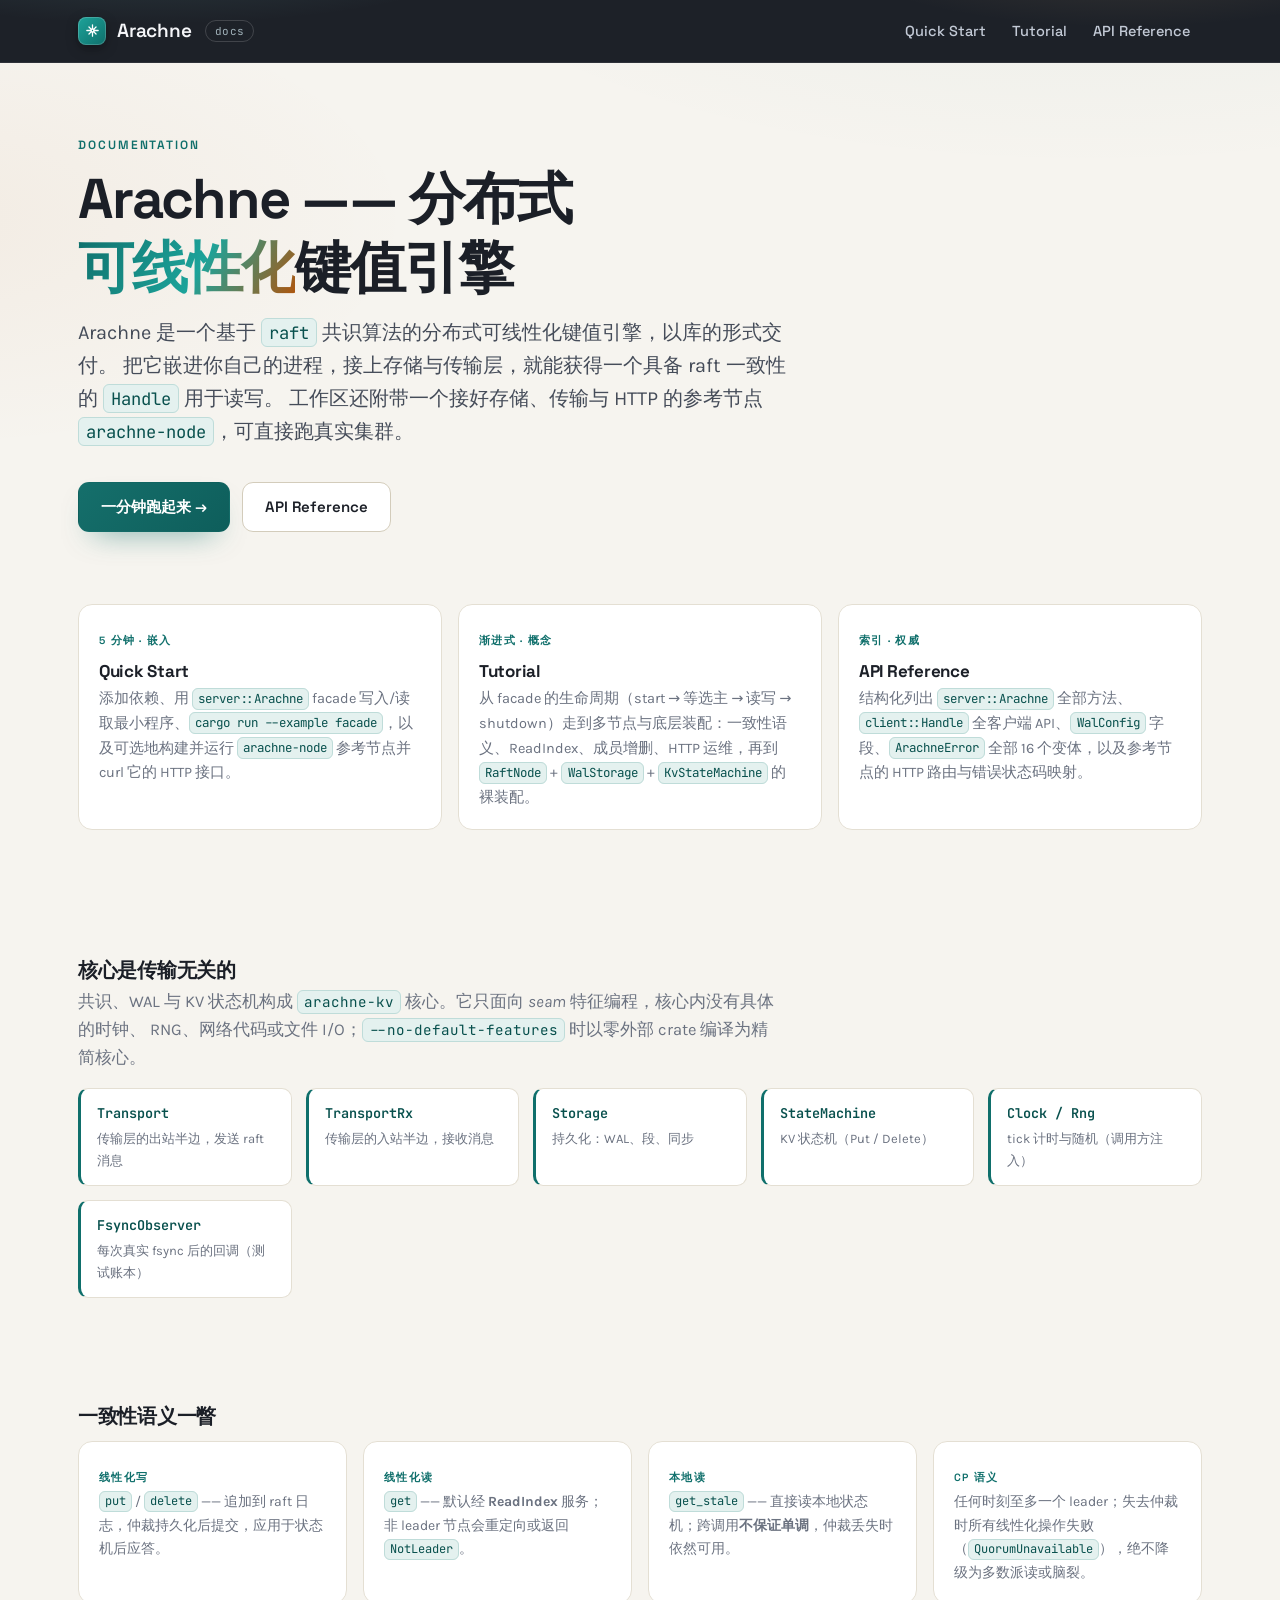
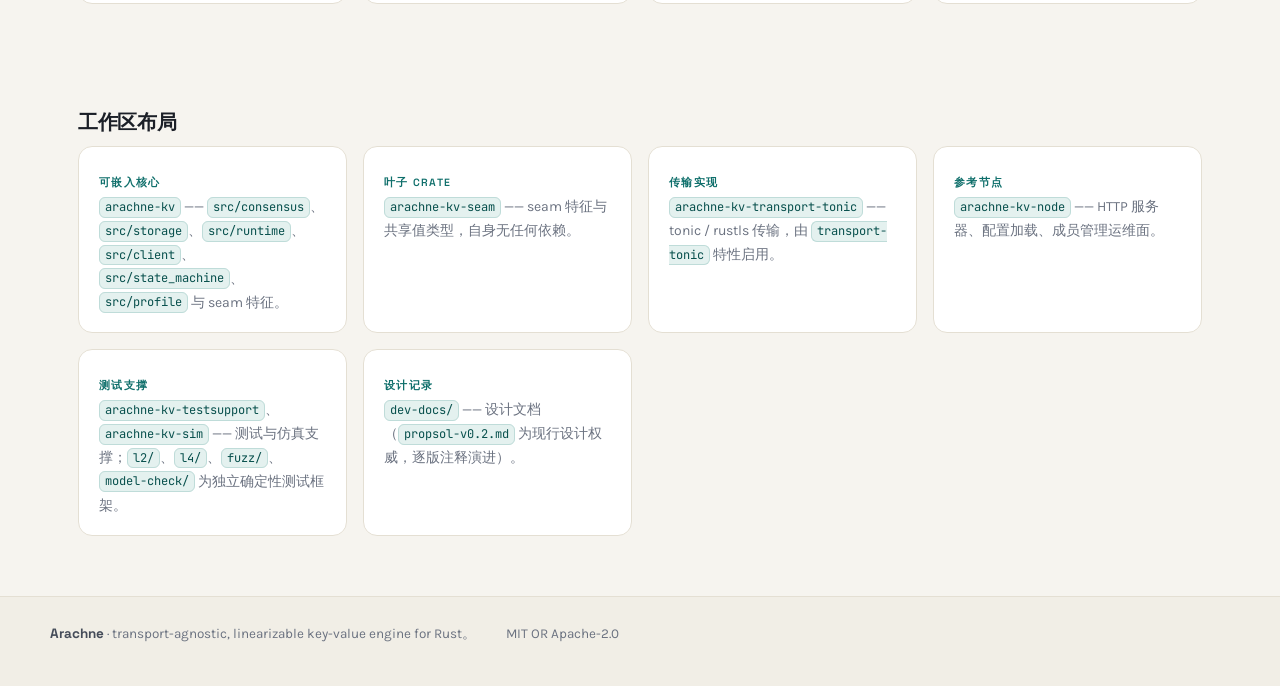
==== commit b3cd68fd: "refactor(workspace): rename crate family to arachne-kv-* for crates.io publish crates.io 的 `arachne`" ====
--- a/docs/index.html
+++ b/docs/index.html
@@ -71,7 +71,7 @@
   <section class="trait-strip">
     <h3 style="font-family:var(--font-display);font-size:20px;margin:0 0 6px;">核心是传输无关的</h3>
     <p style="color:var(--muted);margin:0 0 16px;max-width:70ch;">
-      共识、WAL 与 KV 状态机构成 <code>arachne</code> 核心。它只面向 <em>seam</em> 特征编程，核心内没有具体的时钟、
+      共识、WAL 与 KV 状态机构成 <code>arachne-kv</code> 核心。它只面向 <em>seam</em> 特征编程，核心内没有具体的时钟、
       RNG、网络代码或文件 I/O；<code>--no-default-features</code> 时以零外部 crate 编译为精简核心。
     </p>
     <div class="trait-grid">
@@ -111,23 +111,23 @@
     <div class="fact-grid">
       <div class="card">
         <span class="card-tag">可嵌入核心</span>
-        <p><code>arachne</code> —— <code>src/consensus</code>、<code>src/storage</code>、<code>src/runtime</code>、<code>src/client</code>、<code>src/state_machine</code>、<code>src/profile</code> 与 seam 特征。</p>
+        <p><code>arachne-kv</code> —— <code>src/consensus</code>、<code>src/storage</code>、<code>src/runtime</code>、<code>src/client</code>、<code>src/state_machine</code>、<code>src/profile</code> 与 seam 特征。</p>
       </div>
       <div class="card">
         <span class="card-tag">叶子 crate</span>
-        <p><code>arachne-seam</code> —— seam 特征与共享值类型，自身无任何依赖。</p>
+        <p><code>arachne-kv-seam</code> —— seam 特征与共享值类型，自身无任何依赖。</p>
       </div>
       <div class="card">
         <span class="card-tag">传输实现</span>
-        <p><code>arachne-transport-tonic</code> —— tonic / rustls 传输，由 <code>transport-tonic</code> 特性启用。</p>
+        <p><code>arachne-kv-transport-tonic</code> —— tonic / rustls 传输，由 <code>transport-tonic</code> 特性启用。</p>
       </div>
       <div class="card">
         <span class="card-tag">参考节点</span>
-        <p><code>arachne-node</code> —— HTTP 服务器、配置加载、成员管理运维面。</p>
+        <p><code>arachne-kv-node</code> —— HTTP 服务器、配置加载、成员管理运维面。</p>
       </div>
       <div class="card">
         <span class="card-tag">测试支撑</span>
-        <p><code>arachne-testsupport</code>、<code>arachne-sim</code> —— 测试与仿真支撑；<code>l2/</code>、<code>l4/</code>、<code>fuzz/</code>、<code>model-check/</code> 为独立确定性测试框架。</p>
+        <p><code>arachne-kv-testsupport</code>、<code>arachne-kv-sim</code> —— 测试与仿真支撑；<code>l2/</code>、<code>l4/</code>、<code>fuzz/</code>、<code>model-check/</code> 为独立确定性测试框架。</p>
       </div>
       <div class="card">
         <span class="card-tag">设计记录</span>
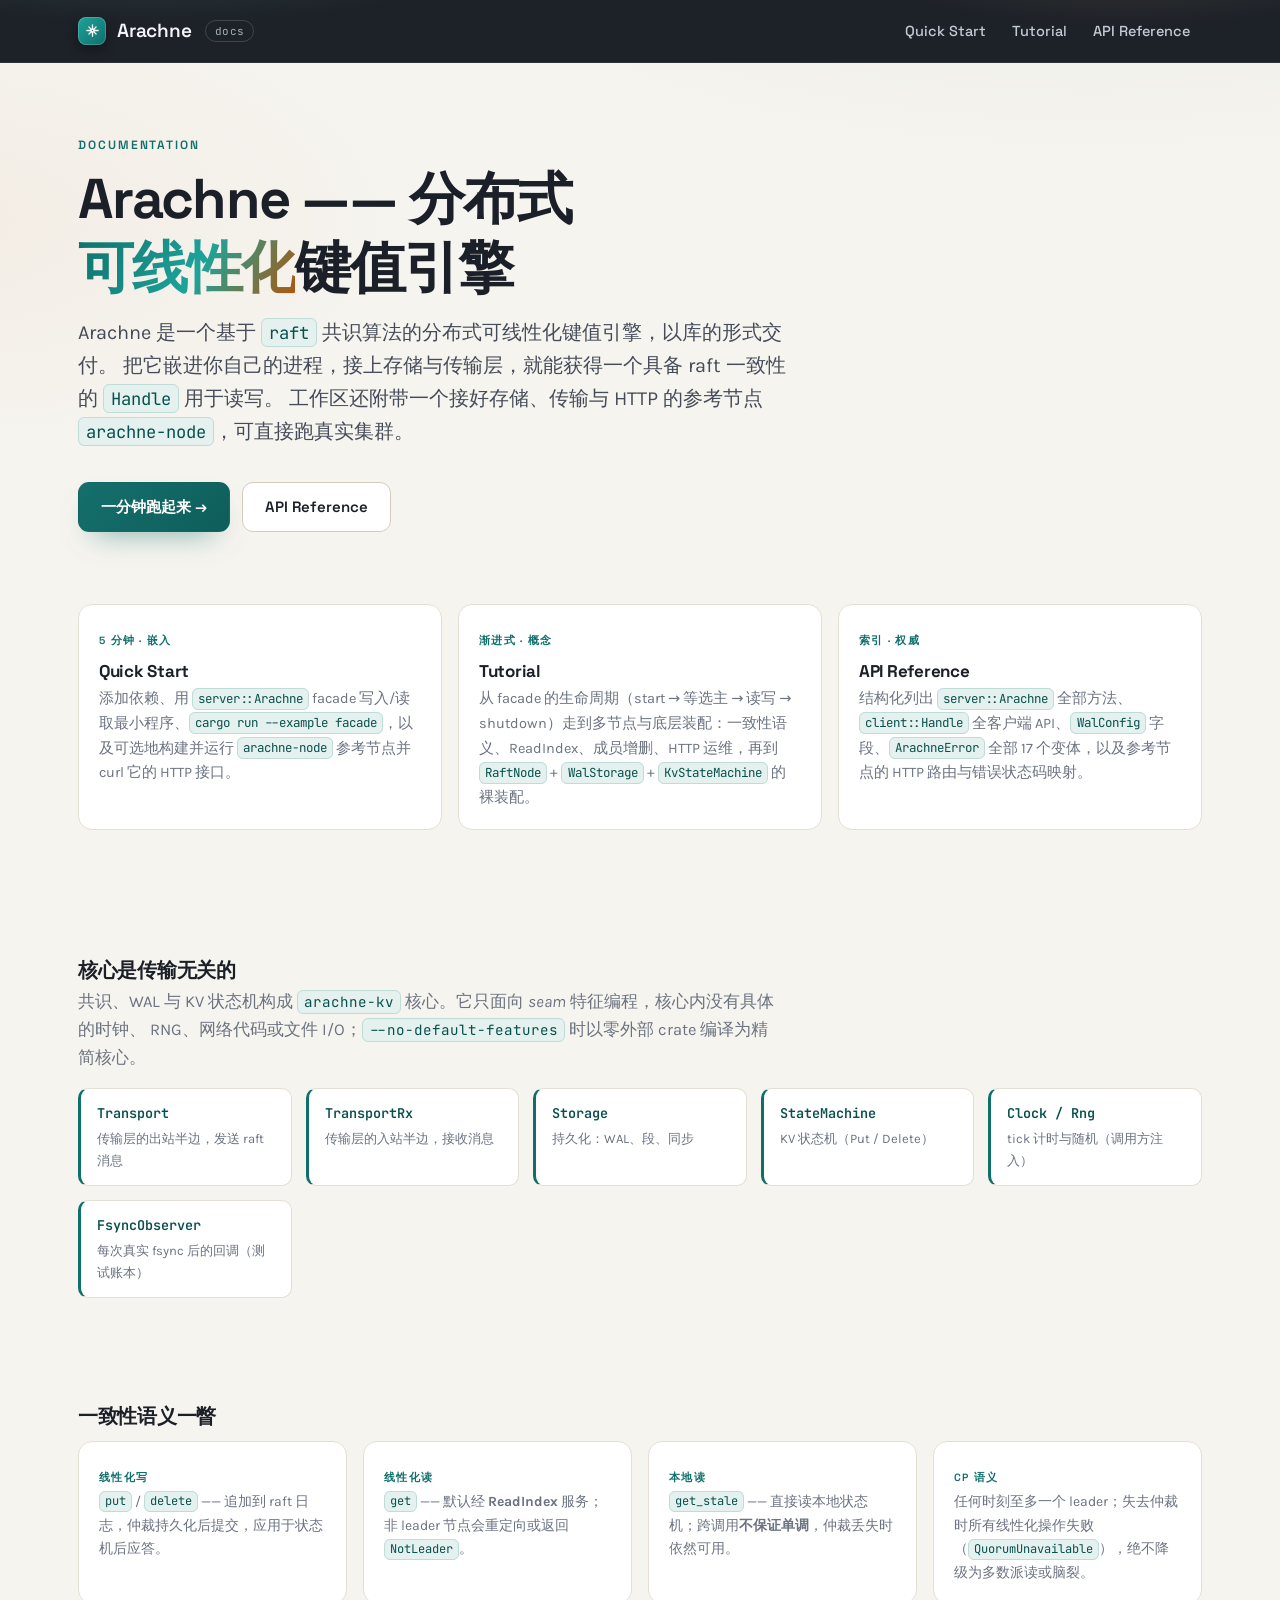
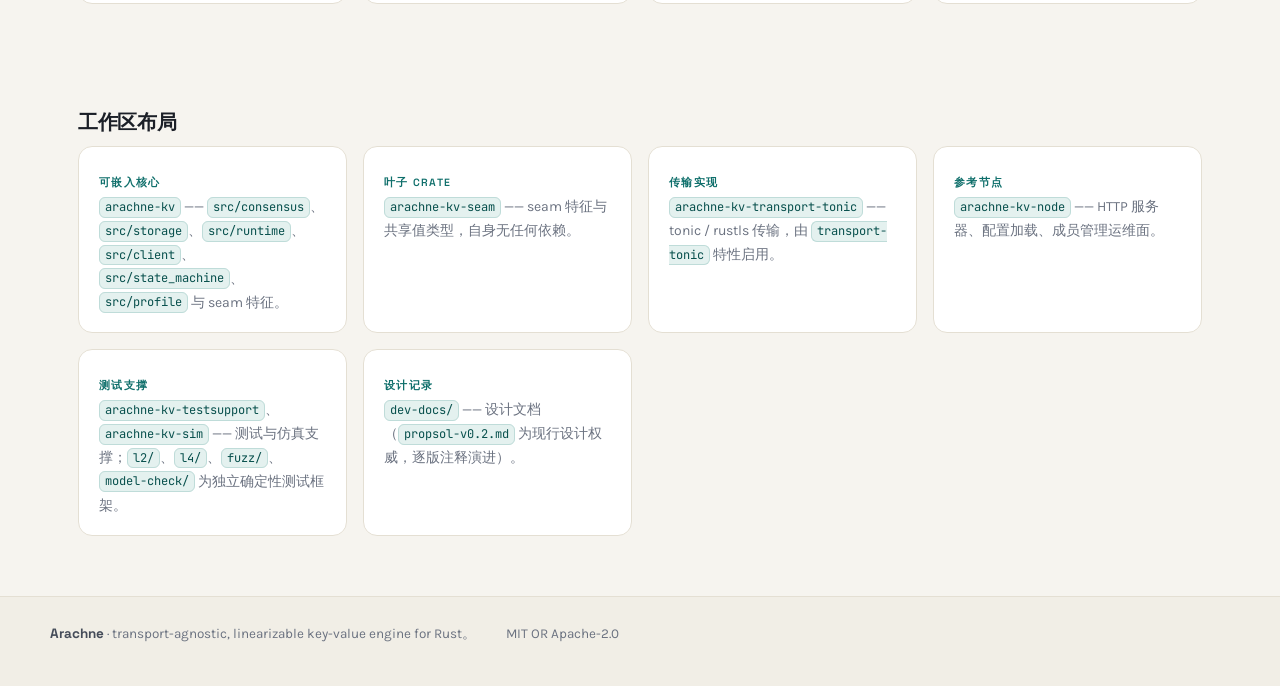
==== commit 98a7ee50: "feat(arachne-kv): batched reads, index-returning writes, applied-index wait (0.5.0) - multi_get: exa" ====
--- a/docs/index.html
+++ b/docs/index.html
@@ -63,7 +63,7 @@
       <a class="card card-link" href="api-reference.html">
         <span class="card-tag">索引 · 权威</span>
         <h3>API Reference</h3>
-        <p>结构化列出 <code>server::Arachne</code> 全部方法、<code>client::Handle</code> 全客户端 API、<code>WalConfig</code> 字段、<code>ArachneError</code> 全部 16 个变体，以及参考节点的 HTTP 路由与错误状态码映射。</p>
+        <p>结构化列出 <code>server::Arachne</code> 全部方法、<code>client::Handle</code> 全客户端 API、<code>WalConfig</code> 字段、<code>ArachneError</code> 全部 17 个变体，以及参考节点的 HTTP 路由与错误状态码映射。</p>
       </a>
     </div>
   </section>
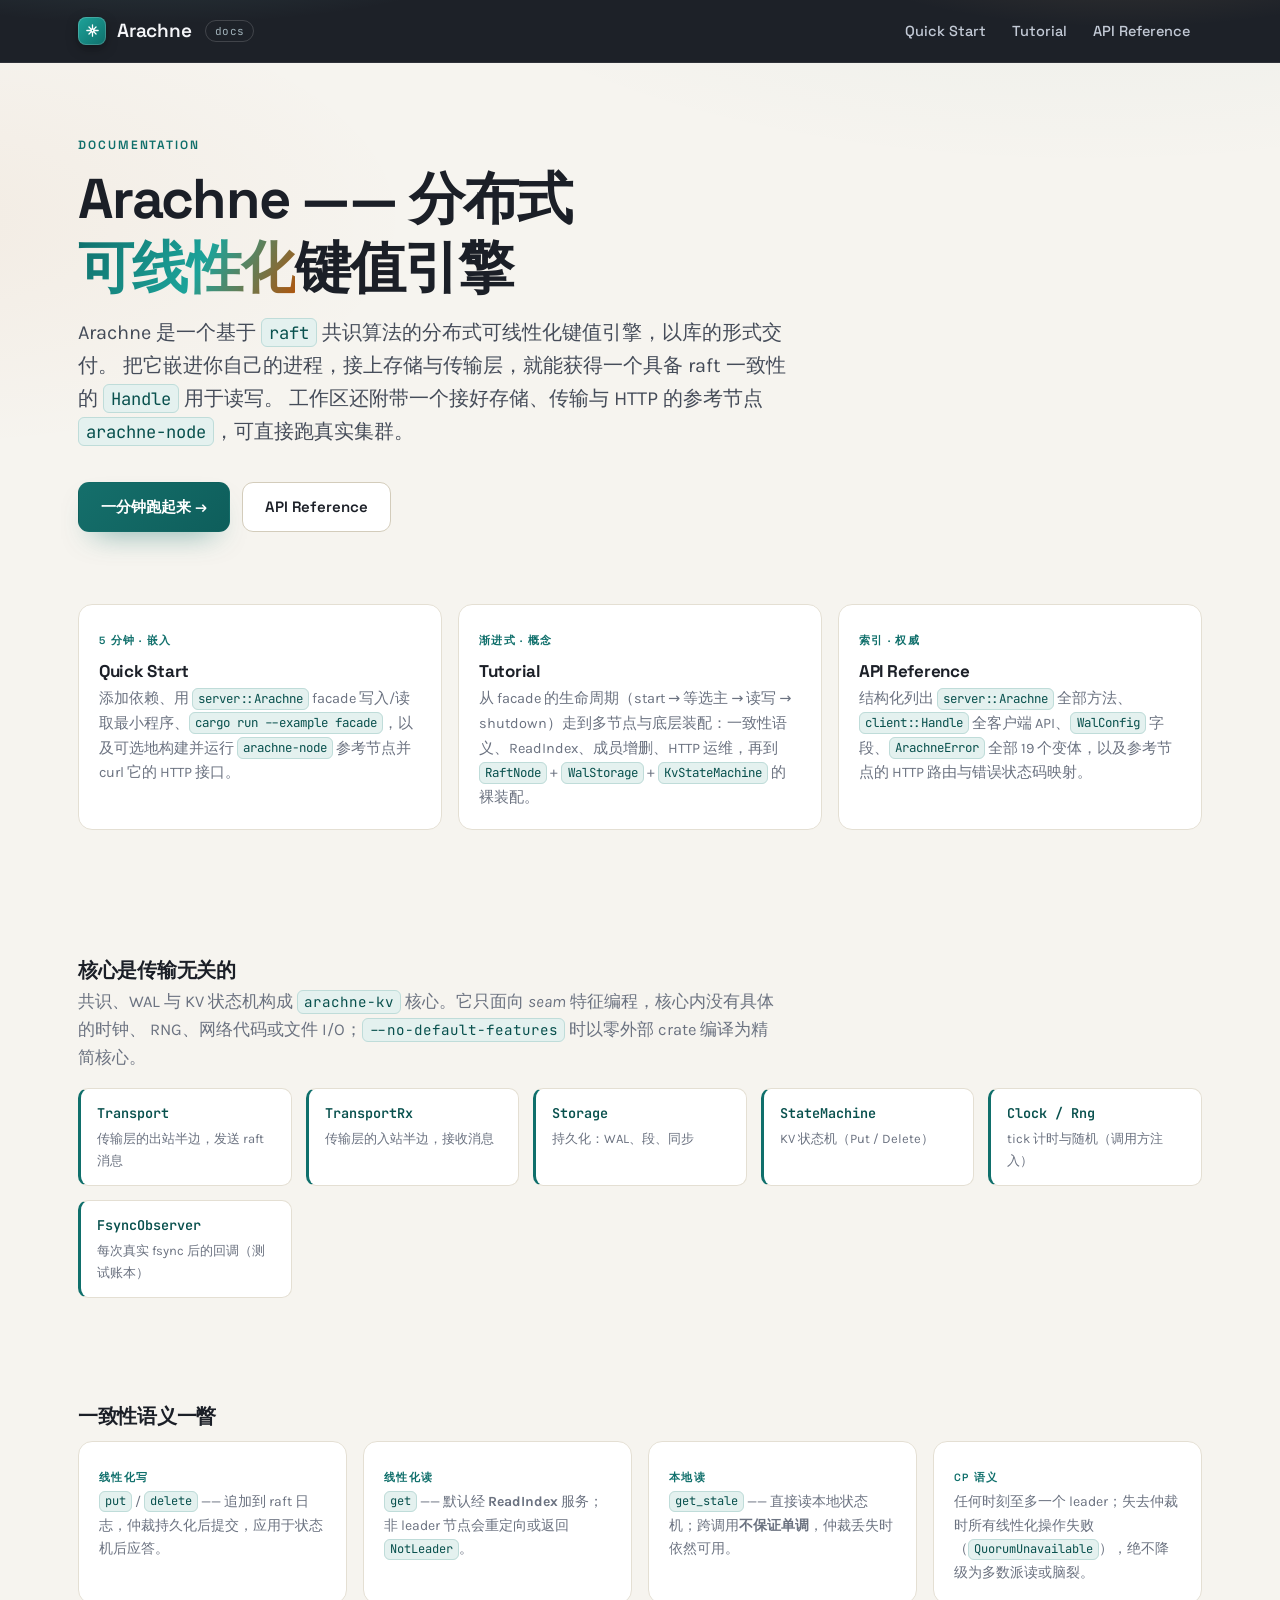
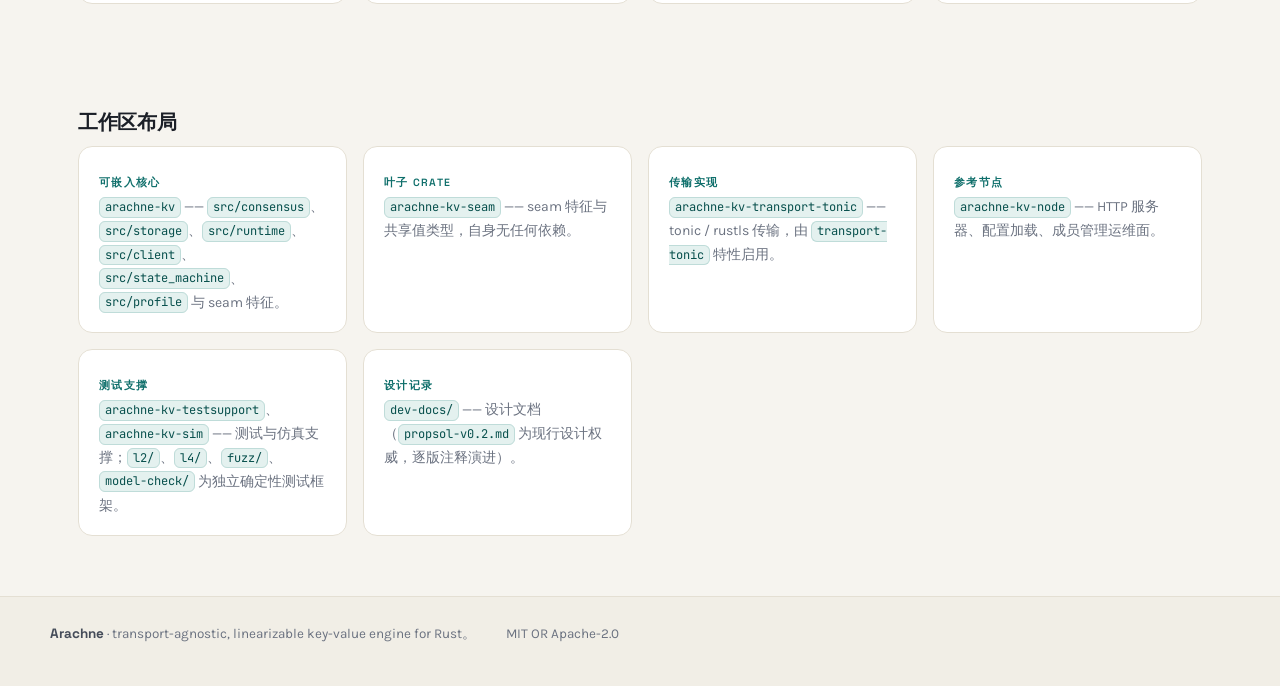
==== commit 1410fa47: "feat(arachne-kv): ClusterConfig profile/snapshot threshold override - ClusterConfig gains `profile_c" ====
--- a/docs/index.html
+++ b/docs/index.html
@@ -63,7 +63,7 @@
       <a class="card card-link" href="api-reference.html">
         <span class="card-tag">索引 · 权威</span>
         <h3>API Reference</h3>
-        <p>结构化列出 <code>server::Arachne</code> 全部方法、<code>client::Handle</code> 全客户端 API、<code>WalConfig</code> 字段、<code>ArachneError</code> 全部 17 个变体，以及参考节点的 HTTP 路由与错误状态码映射。</p>
+        <p>结构化列出 <code>server::Arachne</code> 全部方法、<code>client::Handle</code> 全客户端 API、<code>WalConfig</code> 字段、<code>ArachneError</code> 全部 19 个变体，以及参考节点的 HTTP 路由与错误状态码映射。</p>
       </a>
     </div>
   </section>
